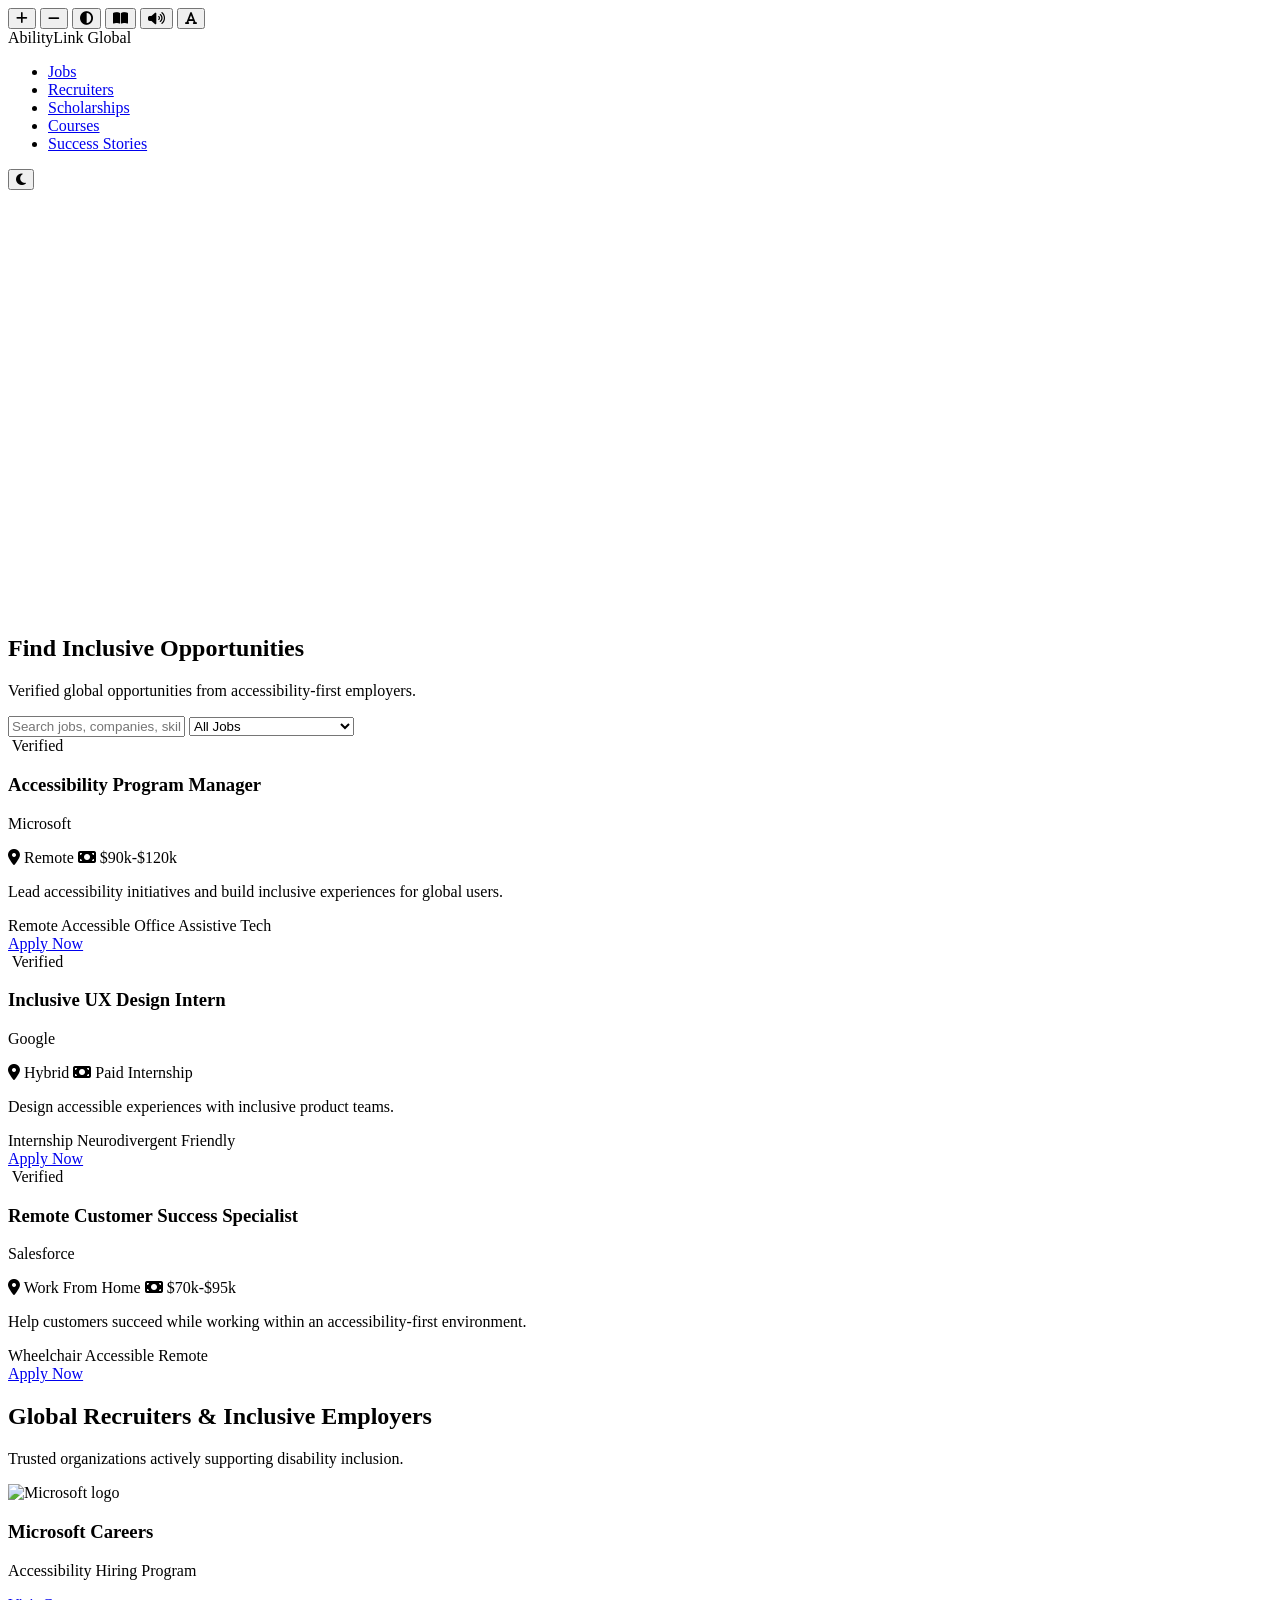
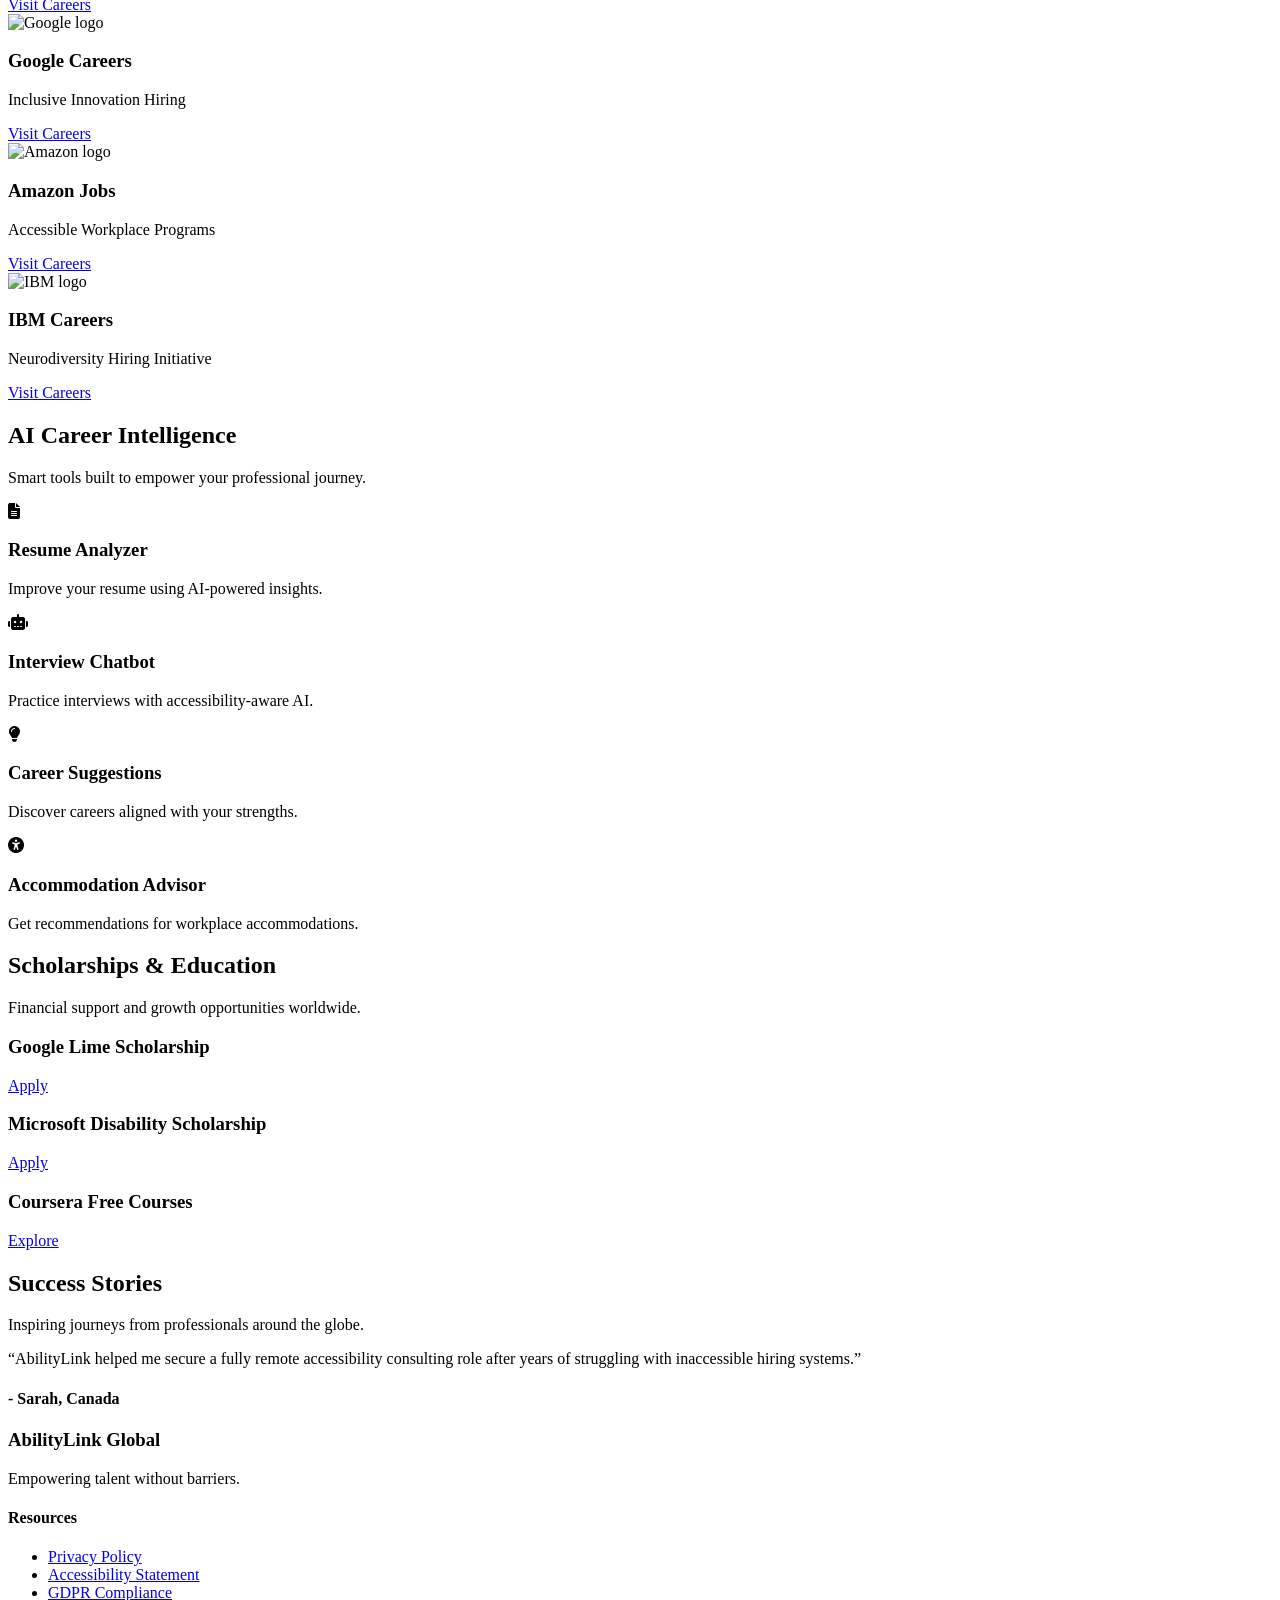
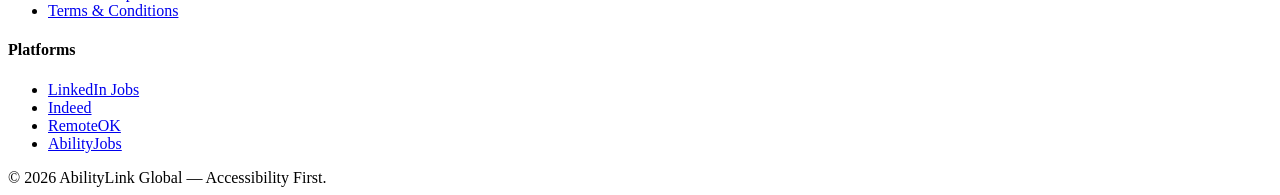
==== index.html @ 8be7e24f "Create index.html" ====
<!DOCTYPE html>
<html lang="en">
<head>
  <meta charset="UTF-8" />
  <meta name="viewport" content="width=device-width, initial-scale=1.0" />
  <meta
    name="description"
    content="AbilityLink Global - Accessibility-first employment platform for people with disabilities."
  />

  <title>AbilityLink Global</title>

  <!-- Fonts -->
  <link rel="preconnect" href="https://fonts.googleapis.com">
  <link rel="preconnect" href="https://fonts.gstatic.com" crossorigin>

  <link href="https://fonts.googleapis.com/css2?family=Inter:wght@300;400;500;600;700;800&family=Poppins:wght@400;500;600;700&display=swap" rel="stylesheet">

  <!-- Icons -->
  <link rel="stylesheet" href="https://cdnjs.cloudflare.com/ajax/libs/font-awesome/6.5.2/css/all.min.css"/>

  <!-- AOS -->
  <link rel="stylesheet" href="https://unpkg.com/aos@2.3.4/dist/aos.css"/>

  <!-- CSS -->
  <link rel="stylesheet" href="style.css" />
</head>

<body>

  <!-- Loading Screen -->
  <div class="loader" id="loader" aria-hidden="true">
    <div class="loader-circle"></div>
  </div>

  <!-- Accessibility Toolbar -->
  <aside class="accessibility-toolbar" aria-label="Accessibility Toolbar">
    <button id="increaseFont" aria-label="Increase Font Size">
      <i class="fa-solid fa-plus"></i>
    </button>

    <button id="decreaseFont" aria-label="Decrease Font Size">
      <i class="fa-solid fa-minus"></i>
    </button>

    <button id="contrastToggle" aria-label="Toggle High Contrast">
      <i class="fa-solid fa-circle-half-stroke"></i>
    </button>

    <button id="readingMode" aria-label="Reading Mode">
      <i class="fa-solid fa-book-open"></i>
    </button>

    <button id="speechBtn" aria-label="Text To Speech">
      <i class="fa-solid fa-volume-high"></i>
    </button>

    <button id="dyslexiaFont" aria-label="Dyslexia Friendly Font">
      <i class="fa-solid fa-font"></i>
    </button>
  </aside>

  <!-- Navbar -->
  <header class="navbar glass">
    <div class="logo">
      <span>AbilityLink</span> Global
    </div>

    <nav>
      <ul class="nav-links">
        <li><a href="#jobs">Jobs</a></li>
        <li><a href="#recruiters">Recruiters</a></li>
        <li><a href="#scholarships">Scholarships</a></li>
        <li><a href="#courses">Courses</a></li>
        <li><a href="#stories">Success Stories</a></li>
      </ul>
    </nav>

    <div class="nav-actions">
      <button class="theme-toggle" id="themeToggle">
        <i class="fa-solid fa-moon"></i>
      </button>
    </div>
  </header>

  <!-- Hero -->
  <section class="hero">

    <div class="hero-content" data-aos="fade-right">

      <span class="hero-badge">
        Inclusive Global Employment Ecosystem
      </span>

      <h1>
        Talent Has No Disability.
      </h1>

      <p>
        Discover remote jobs, accessible workplaces, inclusive companies,
        scholarships, internships, mentors, and global recruiters designed
        for people with disabilities.
      </p>

      <div class="hero-buttons">
        <a href="#jobs" class="primary-btn">
          Search Jobs
        </a>

        <a href="#recruiters" class="secondary-btn">
          Find Recruiters
        </a>
      </div>

      <div class="hero-stats">

        <div class="stat-card">
          <h2 class="counter" data-target="15000">0</h2>
          <p>Accessible Jobs</p>
        </div>

        <div class="stat-card">
          <h2 class="counter" data-target="1200">0</h2>
          <p>Inclusive Companies</p>
        </div>

        <div class="stat-card">
          <h2 class="counter" data-target="85">0</h2>
          <p>Countries</p>
        </div>

      </div>
    </div>

    <div class="hero-image" data-aos="fade-left">
      <img
        src="https://images.unsplash.com/photo-1521737604893-d14cc237f11d?q=80&w=1200"
        alt="Inclusive workplace illustration"
        loading="lazy"
      />
    </div>

  </section>

  <!-- Search Section -->
  <section class="job-search-section" id="jobs">

    <div class="section-title">
      <h2>Find Inclusive Opportunities</h2>
      <p>
        Verified global opportunities from accessibility-first employers.
      </p>
    </div>

    <div class="search-box glass">

      <input
        type="text"
        id="jobSearch"
        placeholder="Search jobs, companies, skills..."
        aria-label="Search Jobs"
      />

      <select id="jobFilter" aria-label="Filter Jobs">
        <option value="all">All Jobs</option>
        <option value="remote">Remote</option>
        <option value="internship">Internship</option>
        <option value="wheelchair">Wheelchair Accessible</option>
        <option value="neurodivergent">Neurodivergent Friendly</option>
      </select>

    </div>

    <div class="jobs-grid">

      <!-- Job Card -->
      <article class="job-card glass" data-category="remote">

        <div class="verified">
          <i class="fa-solid fa-badge-check"></i> Verified
        </div>

        <h3>Accessibility Program Manager</h3>

        <p class="company">
          Microsoft
        </p>

        <div class="job-meta">
          <span><i class="fa-solid fa-location-dot"></i> Remote</span>
          <span><i class="fa-solid fa-money-bill"></i> $90k-$120k</span>
        </div>

        <p class="job-desc">
          Lead accessibility initiatives and build inclusive experiences for global users.
        </p>

        <div class="tags">
          <span>Remote</span>
          <span>Accessible Office</span>
          <span>Assistive Tech</span>
        </div>

        <a
          href="https://careers.microsoft.com/"
          target="_blank"
          class="apply-btn"
          rel="noopener"
        >
          Apply Now
        </a>

      </article>

      <!-- Job -->
      <article class="job-card glass" data-category="internship">

        <div class="verified">
          <i class="fa-solid fa-badge-check"></i> Verified
        </div>

        <h3>Inclusive UX Design Intern</h3>

        <p class="company">
          Google
        </p>

        <div class="job-meta">
          <span><i class="fa-solid fa-location-dot"></i> Hybrid</span>
          <span><i class="fa-solid fa-money-bill"></i> Paid Internship</span>
        </div>

        <p class="job-desc">
          Design accessible experiences with inclusive product teams.
        </p>

        <div class="tags">
          <span>Internship</span>
          <span>Neurodivergent Friendly</span>
        </div>

        <a
          href="https://careers.google.com/"
          target="_blank"
          class="apply-btn"
          rel="noopener"
        >
          Apply Now
        </a>

      </article>

      <!-- Job -->
      <article class="job-card glass" data-category="wheelchair">

        <div class="verified">
          <i class="fa-solid fa-badge-check"></i> Verified
        </div>

        <h3>Remote Customer Success Specialist</h3>

        <p class="company">
          Salesforce
        </p>

        <div class="job-meta">
          <span><i class="fa-solid fa-location-dot"></i> Work From Home</span>
          <span><i class="fa-solid fa-money-bill"></i> $70k-$95k</span>
        </div>

        <p class="job-desc">
          Help customers succeed while working within an accessibility-first environment.
        </p>

        <div class="tags">
          <span>Wheelchair Accessible</span>
          <span>Remote</span>
        </div>

        <a
          href="https://careers.salesforce.com/"
          target="_blank"
          class="apply-btn"
          rel="noopener"
        >
          Apply Now
        </a>

      </article>

    </div>

  </section>

  <!-- Recruiters -->
  <section class="recruiters" id="recruiters">

    <div class="section-title">
      <h2>Global Recruiters & Inclusive Employers</h2>
      <p>
        Trusted organizations actively supporting disability inclusion.
      </p>
    </div>

    <div class="recruiter-grid">

      <div class="recruiter-card glass">

        <img
          src="https://cdn.simpleicons.org/microsoft/white"
          alt="Microsoft logo"
          loading="lazy"
        />

        <h3>Microsoft Careers</h3>

        <p>Accessibility Hiring Program</p>

        <a
          href="https://careers.microsoft.com/"
          target="_blank"
          rel="noopener"
        >
          Visit Careers
        </a>

      </div>

      <div class="recruiter-card glass">

        <img
          src="https://cdn.simpleicons.org/google/white"
          alt="Google logo"
          loading="lazy"
        />

        <h3>Google Careers</h3>

        <p>Inclusive Innovation Hiring</p>

        <a
          href="https://careers.google.com/"
          target="_blank"
          rel="noopener"
        >
          Visit Careers
        </a>

      </div>

      <div class="recruiter-card glass">

        <img
          src="https://cdn.simpleicons.org/amazon/white"
          alt="Amazon logo"
          loading="lazy"
        />

        <h3>Amazon Jobs</h3>

        <p>Accessible Workplace Programs</p>

        <a
          href="https://www.amazon.jobs/"
          target="_blank"
          rel="noopener"
        >
          Visit Careers
        </a>

      </div>

      <div class="recruiter-card glass">

        <img
          src="https://cdn.simpleicons.org/ibm/white"
          alt="IBM logo"
          loading="lazy"
        />

        <h3>IBM Careers</h3>

        <p>Neurodiversity Hiring Initiative</p>

        <a
          href="https://www.ibm.com/careers/"
          target="_blank"
          rel="noopener"
        >
          Visit Careers
        </a>

      </div>

    </div>

  </section>

  <!-- AI Features -->
  <section class="ai-section">

    <div class="section-title">
      <h2>AI Career Intelligence</h2>
      <p>
        Smart tools built to empower your professional journey.
      </p>
    </div>

    <div class="ai-grid">

      <div class="ai-card glass">
        <i class="fa-solid fa-file-lines"></i>
        <h3>Resume Analyzer</h3>
        <p>
          Improve your resume using AI-powered insights.
        </p>
      </div>

      <div class="ai-card glass">
        <i class="fa-solid fa-robot"></i>
        <h3>Interview Chatbot</h3>
        <p>
          Practice interviews with accessibility-aware AI.
        </p>
      </div>

      <div class="ai-card glass">
        <i class="fa-solid fa-lightbulb"></i>
        <h3>Career Suggestions</h3>
        <p>
          Discover careers aligned with your strengths.
        </p>
      </div>

      <div class="ai-card glass">
        <i class="fa-solid fa-universal-access"></i>
        <h3>Accommodation Advisor</h3>
        <p>
          Get recommendations for workplace accommodations.
        </p>
      </div>

    </div>

  </section>

  <!-- Scholarships -->
  <section class="scholarships" id="scholarships">

    <div class="section-title">
      <h2>Scholarships & Education</h2>
      <p>
        Financial support and growth opportunities worldwide.
      </p>
    </div>

    <div class="resource-grid">

      <div class="resource-card glass">
        <h3>Google Lime Scholarship</h3>
        <a href="https://www.limeconnect.com/" target="_blank">
          Apply
        </a>
      </div>

      <div class="resource-card glass">
        <h3>Microsoft Disability Scholarship</h3>
        <a href="https://www.microsoft.com/" target="_blank">
          Apply
        </a>
      </div>

      <div class="resource-card glass">
        <h3>Coursera Free Courses</h3>
        <a href="https://www.coursera.org/" target="_blank">
          Explore
        </a>
      </div>

    </div>

  </section>

  <!-- Success Stories -->
  <section class="stories" id="stories">

    <div class="section-title">
      <h2>Success Stories</h2>
      <p>
        Inspiring journeys from professionals around the globe.
      </p>
    </div>

    <div class="story-card glass">

      <p>
        “AbilityLink helped me secure a fully remote accessibility consulting role
        after years of struggling with inaccessible hiring systems.”
      </p>

      <h4>- Sarah, Canada</h4>

    </div>

  </section>

  <!-- Footer -->
  <footer class="footer">

    <div class="footer-grid">

      <div>
        <h3>AbilityLink Global</h3>
        <p>
          Empowering talent without barriers.
        </p>
      </div>

      <div>
        <h4>Resources</h4>

        <ul>
          <li><a href="#">Privacy Policy</a></li>
          <li><a href="#">Accessibility Statement</a></li>
          <li><a href="#">GDPR Compliance</a></li>
          <li><a href="#">Terms & Conditions</a></li>
        </ul>
      </div>

      <div>
        <h4>Platforms</h4>

        <ul>
          <li><a href="https://www.linkedin.com/jobs/" target="_blank">LinkedIn Jobs</a></li>
          <li><a href="https://www.indeed.com/" target="_blank">Indeed</a></li>
          <li><a href="https://remoteok.com/" target="_blank">RemoteOK</a></li>
          <li><a href="https://abilityjobs.com/" target="_blank">AbilityJobs</a></li>
        </ul>
      </div>

    </div>

    <div class="footer-bottom">
      © 2026 AbilityLink Global — Accessibility First.
    </div>

  </footer>

  <!-- Scripts -->
  <script src="https://unpkg.com/aos@2.3.4/dist/aos.js"></script>
  <script src="script.js"></script>

</body>
</html>
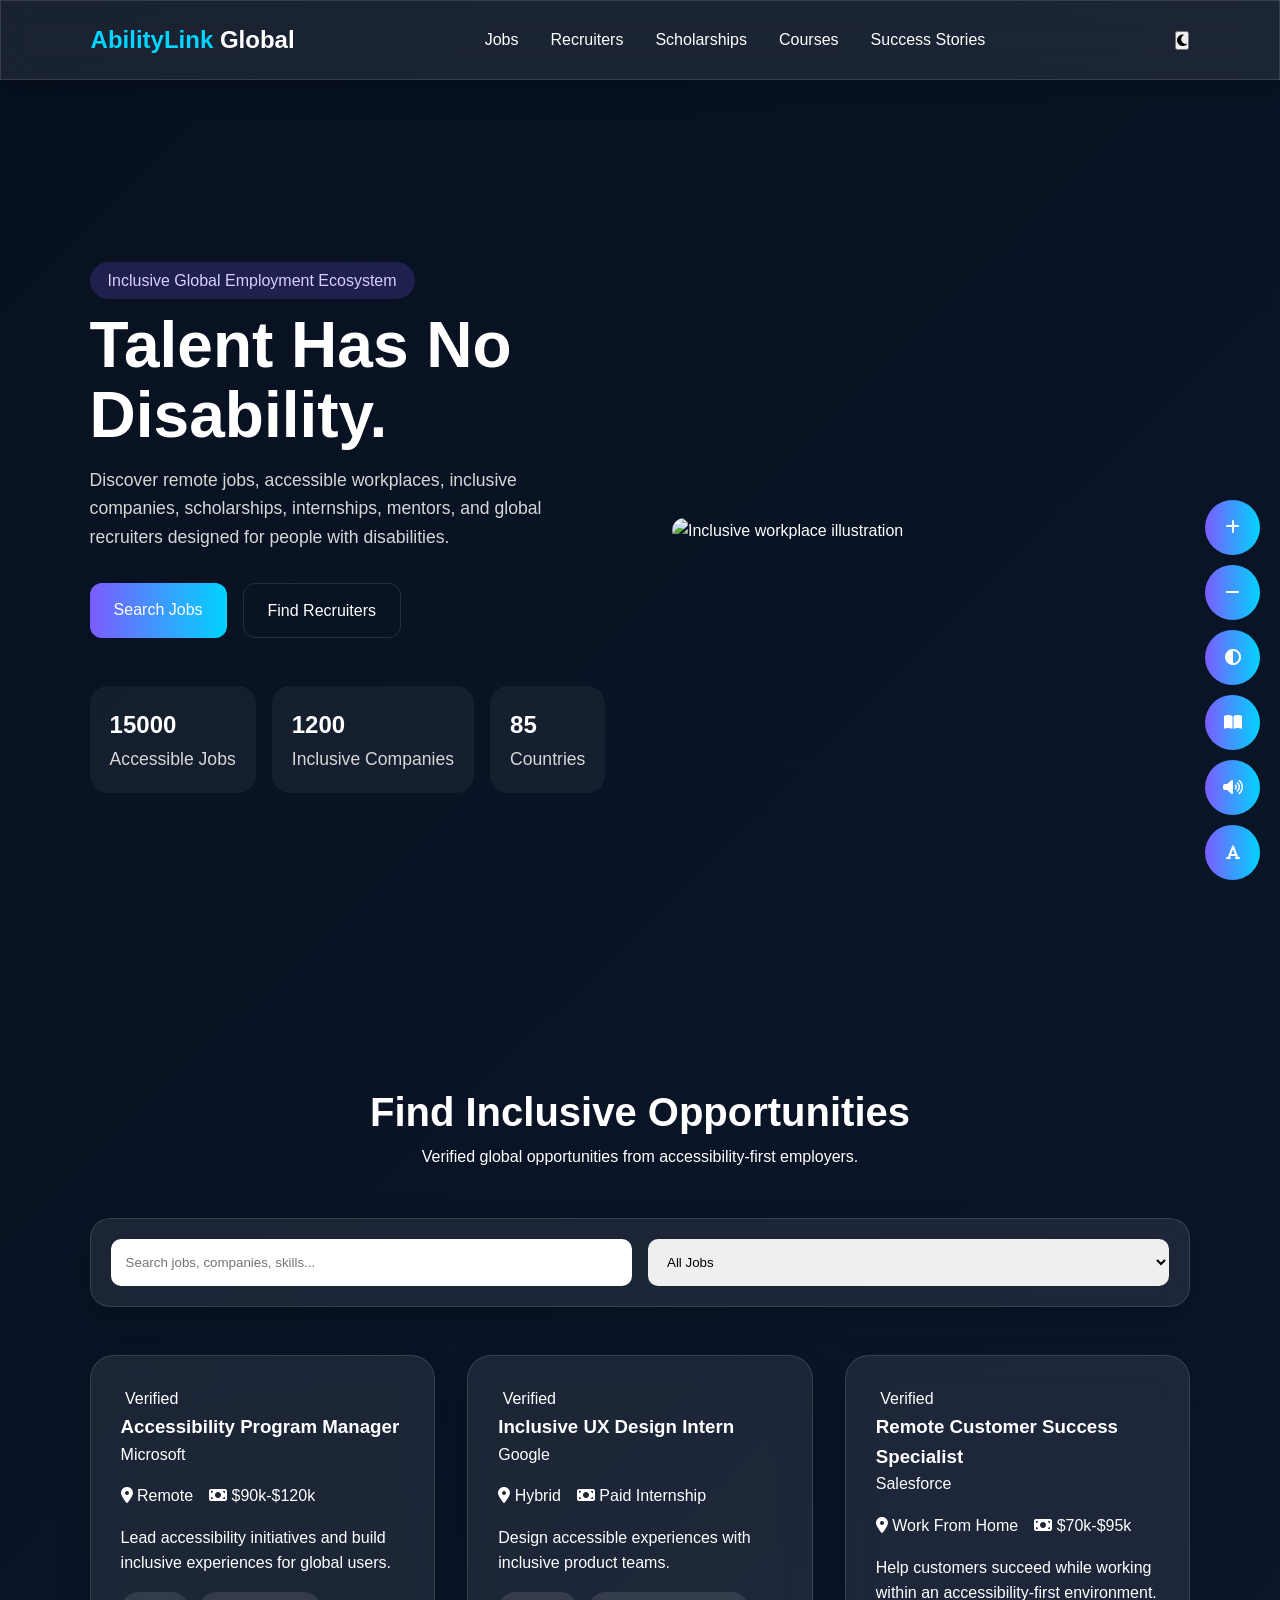
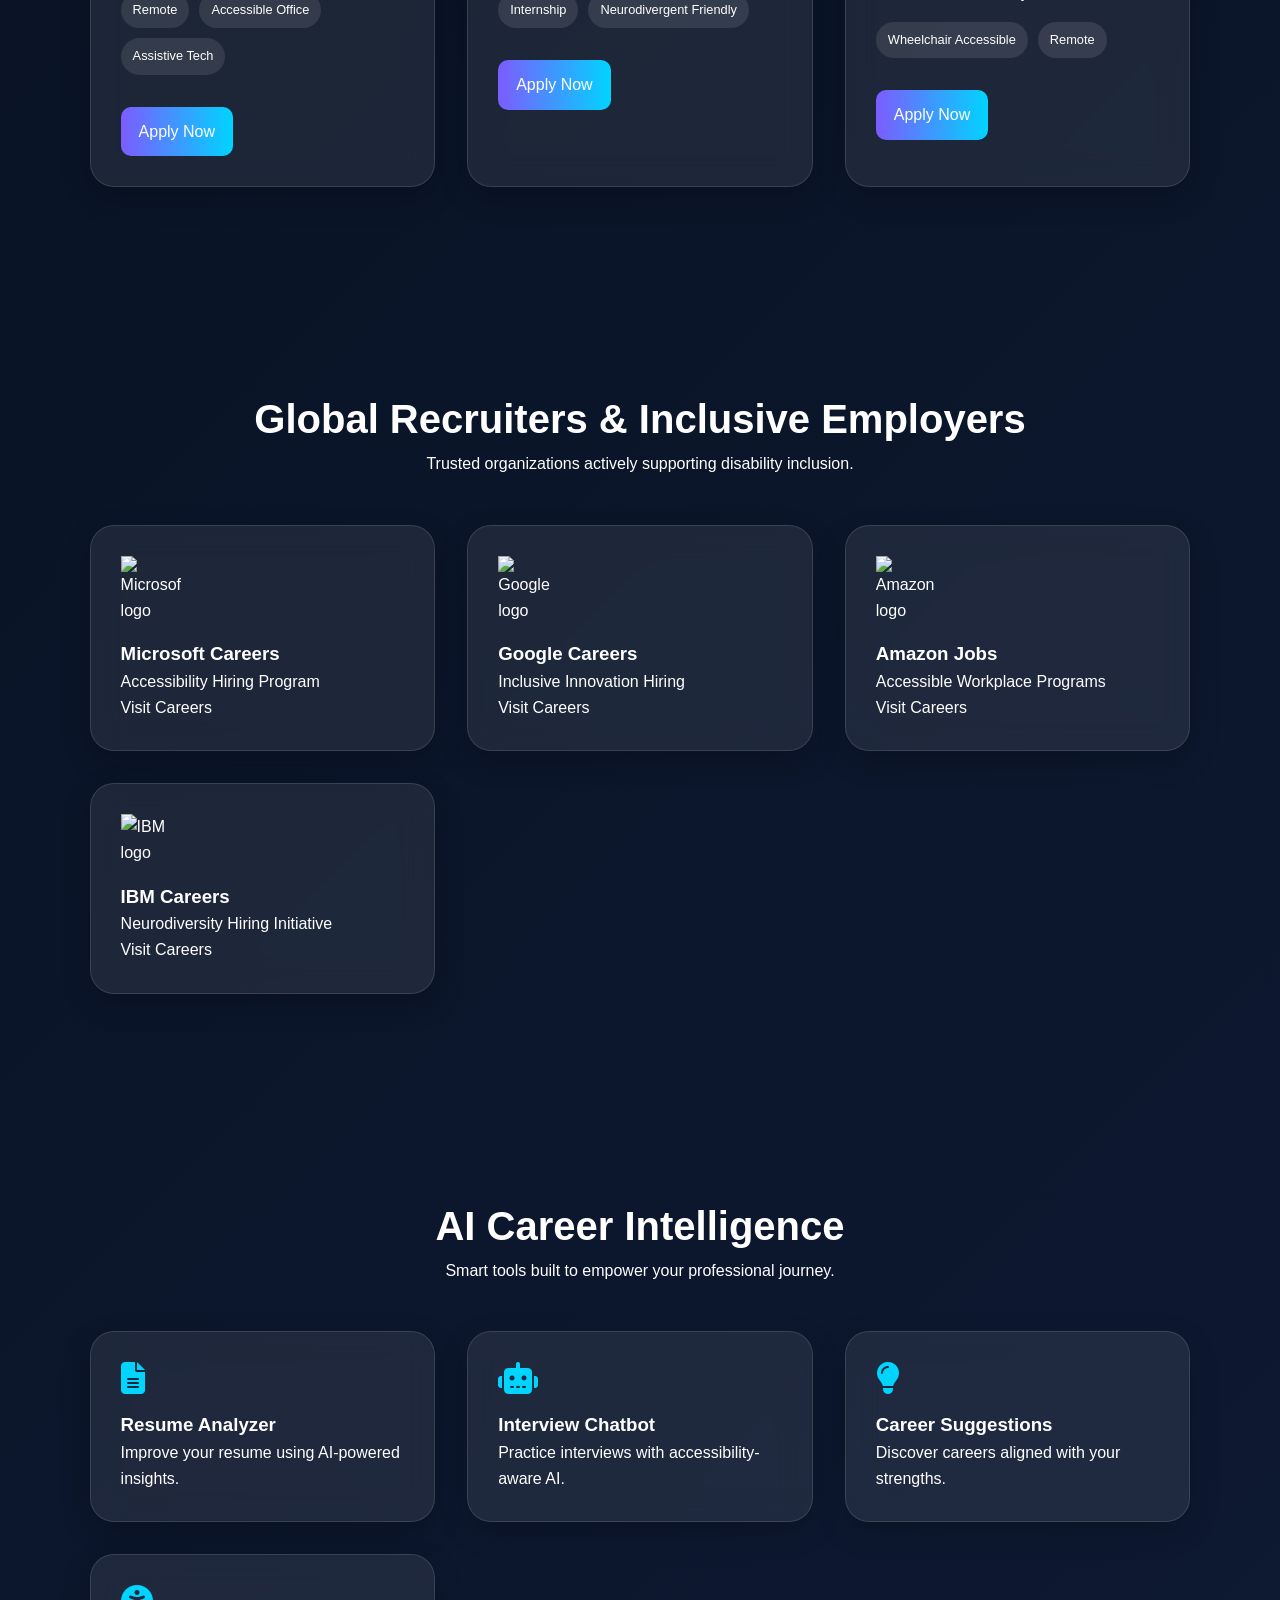
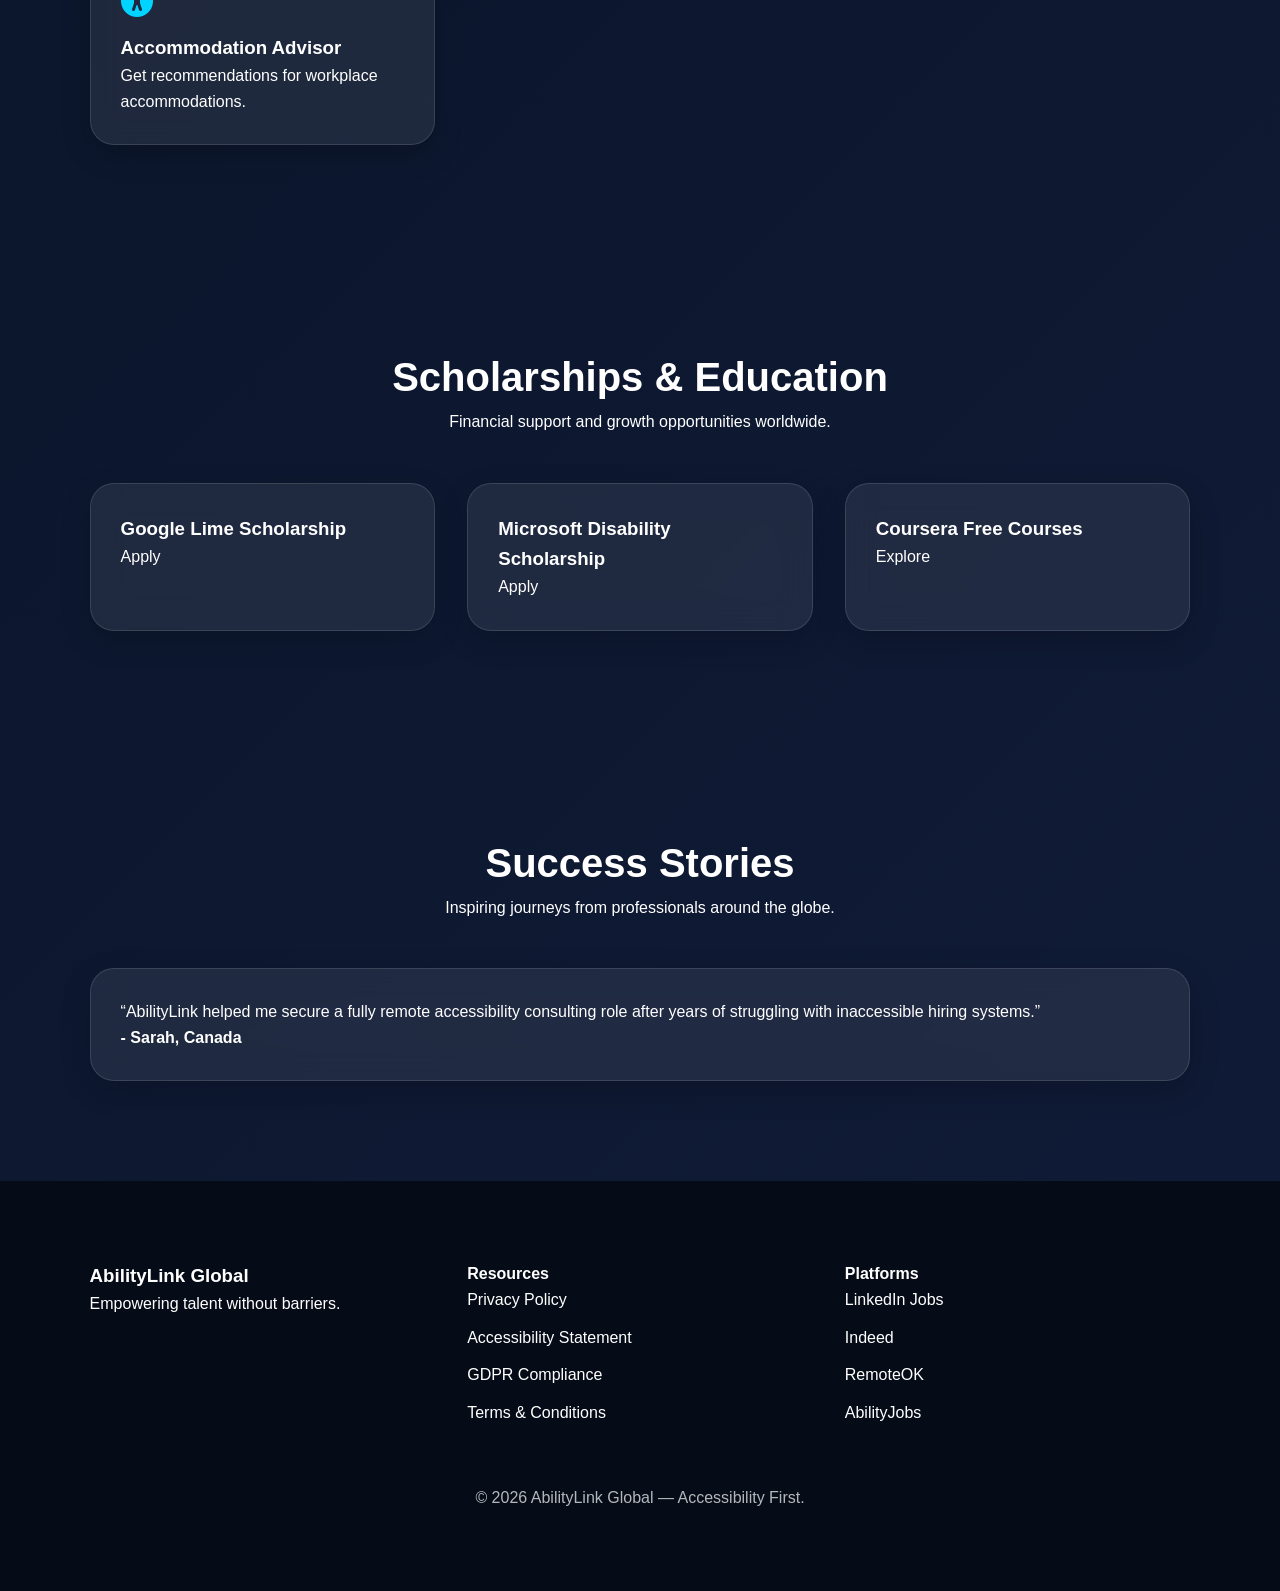
==== commit 7a3edeb8: "Update index.html" ====
--- a/index.html
+++ b/index.html
@@ -23,7 +23,7 @@
   <link rel="stylesheet" href="https://unpkg.com/aos@2.3.4/dist/aos.css"/>
 
   <!-- CSS -->
-  <link rel="stylesheet" href="style.css" />
+<link rel="stylesheet" href="css/style.css">
 </head>
 
 <body>
@@ -548,7 +548,7 @@
 
   <!-- Scripts -->
   <script src="https://unpkg.com/aos@2.3.4/dist/aos.js"></script>
-  <script src="script.js"></script>
+ <script src="js/script.js"></script>
 
 </body>
 </html>
--- a/css/style.css
+++ b/css/style.css
@@ -0,0 +1,345 @@
+:root{
+  --bg:#07111f;
+  --card:#0f1d32;
+  --text:#ffffff;
+  --accent:#7c5cff;
+  --cyan:#00d4ff;
+  --border:rgba(255,255,255,0.12);
+}
+
+*{
+  margin:0;
+  padding:0;
+  box-sizing:border-box;
+}
+
+html{
+  scroll-behavior:smooth;
+}
+
+body{
+  background:linear-gradient(135deg,#07111f,#101b38);
+  color:var(--text);
+  font-family:'Inter',sans-serif;
+  line-height:1.6;
+}
+
+img{
+  max-width:100%;
+  display:block;
+}
+
+a{
+  text-decoration:none;
+  color:white;
+}
+
+.glass{
+  background:rgba(255,255,255,0.08);
+  backdrop-filter:blur(16px);
+  border:1px solid var(--border);
+  box-shadow:0 10px 30px rgba(0,0,0,0.2);
+}
+
+.navbar{
+  position:sticky;
+  top:0;
+  z-index:1000;
+  display:flex;
+  justify-content:space-between;
+  align-items:center;
+  padding:20px 7%;
+}
+
+.logo{
+  font-size:1.5rem;
+  font-weight:700;
+}
+
+.logo span{
+  color:var(--cyan);
+}
+
+.nav-links{
+  display:flex;
+  gap:2rem;
+  list-style:none;
+}
+
+.nav-links a:hover{
+  color:var(--cyan);
+}
+
+.hero{
+  min-height:100vh;
+  display:grid;
+  grid-template-columns:1fr 1fr;
+  align-items:center;
+  padding:80px 7%;
+  gap:4rem;
+}
+
+.hero h1{
+  font-size:4rem;
+  line-height:1.1;
+  margin:1rem 0;
+}
+
+.hero p{
+  font-size:1.1rem;
+  max-width:600px;
+  color:#d7d7d7;
+}
+
+.hero-badge{
+  background:rgba(124,92,255,0.2);
+  padding:10px 18px;
+  border-radius:50px;
+  color:#d8cfff;
+}
+
+.hero-buttons{
+  margin-top:2rem;
+  display:flex;
+  gap:1rem;
+}
+
+.primary-btn,
+.secondary-btn{
+  padding:14px 24px;
+  border-radius:12px;
+  transition:0.3s;
+}
+
+.primary-btn{
+  background:linear-gradient(90deg,var(--accent),var(--cyan));
+}
+
+.secondary-btn{
+  border:1px solid var(--border);
+}
+
+.primary-btn:hover,
+.secondary-btn:hover{
+  transform:translateY(-3px);
+}
+
+.hero-stats{
+  display:flex;
+  gap:1rem;
+  margin-top:3rem;
+}
+
+.stat-card{
+  padding:20px;
+  border-radius:18px;
+  background:rgba(255,255,255,0.05);
+}
+
+.hero-image img{
+  border-radius:30px;
+}
+
+.section-title{
+  text-align:center;
+  margin-bottom:3rem;
+}
+
+.section-title h2{
+  font-size:2.5rem;
+}
+
+.job-search-section,
+.recruiters,
+.ai-section,
+.scholarships,
+.stories{
+  padding:100px 7%;
+}
+
+.search-box{
+  display:flex;
+  gap:1rem;
+  padding:20px;
+  border-radius:20px;
+  margin-bottom:3rem;
+}
+
+.search-box input,
+.search-box select{
+  flex:1;
+  padding:15px;
+  border:none;
+  border-radius:10px;
+  outline:none;
+}
+
+.jobs-grid,
+.recruiter-grid,
+.ai-grid,
+.resource-grid{
+  display:grid;
+  grid-template-columns:repeat(auto-fit,minmax(280px,1fr));
+  gap:2rem;
+}
+
+.job-card,
+.recruiter-card,
+.ai-card,
+.resource-card,
+.story-card{
+  padding:30px;
+  border-radius:24px;
+  transition:0.4s;
+}
+
+.job-card:hover,
+.recruiter-card:hover,
+.ai-card:hover,
+.resource-card:hover{
+  transform:translateY(-10px);
+}
+
+.job-meta{
+  display:flex;
+  flex-wrap:wrap;
+  gap:1rem;
+  margin:1rem 0;
+}
+
+.tags{
+  display:flex;
+  flex-wrap:wrap;
+  gap:10px;
+  margin:1rem 0;
+}
+
+.tags span{
+  background:rgba(255,255,255,0.1);
+  padding:8px 12px;
+  border-radius:50px;
+  font-size:0.8rem;
+}
+
+.apply-btn{
+  display:inline-block;
+  margin-top:1rem;
+  padding:12px 18px;
+  border-radius:10px;
+  background:linear-gradient(90deg,var(--accent),var(--cyan));
+}
+
+.recruiter-card img{
+  width:60px;
+  margin-bottom:1rem;
+}
+
+.ai-card i{
+  font-size:2rem;
+  color:var(--cyan);
+  margin-bottom:1rem;
+}
+
+.footer{
+  padding:80px 7%;
+  background:#050c18;
+}
+
+.footer-grid{
+  display:grid;
+  grid-template-columns:repeat(auto-fit,minmax(220px,1fr));
+  gap:2rem;
+}
+
+.footer ul{
+  list-style:none;
+}
+
+.footer li{
+  margin-bottom:12px;
+}
+
+.footer-bottom{
+  margin-top:3rem;
+  text-align:center;
+  opacity:0.7;
+}
+
+.accessibility-toolbar{
+  position:fixed;
+  right:20px;
+  bottom:20px;
+  display:flex;
+  flex-direction:column;
+  gap:10px;
+  z-index:2000;
+}
+
+.accessibility-toolbar button{
+  width:55px;
+  height:55px;
+  border:none;
+  border-radius:50%;
+  background:linear-gradient(90deg,var(--accent),var(--cyan));
+  color:white;
+  cursor:pointer;
+  font-size:1rem;
+}
+
+.loader{
+  position:fixed;
+  inset:0;
+  background:#07111f;
+  display:flex;
+  justify-content:center;
+  align-items:center;
+  z-index:9999;
+}
+
+.loader-circle{
+  width:70px;
+  height:70px;
+  border-radius:50%;
+  border:6px solid rgba(255,255,255,0.1);
+  border-top-color:var(--cyan);
+  animation:spin 1s linear infinite;
+}
+
+@keyframes spin{
+  to{
+    transform:rotate(360deg);
+  }
+}
+
+.high-contrast{
+  filter:contrast(1.4);
+}
+
+.reading-mode{
+  max-width:900px;
+  margin:auto;
+  line-height:2;
+}
+
+@media(max-width:900px){
+
+  .hero{
+    grid-template-columns:1fr;
+  }
+
+  .hero h1{
+    font-size:2.8rem;
+  }
+
+  .nav-links{
+    display:none;
+  }
+
+  .hero-stats{
+    flex-direction:column;
+  }
+
+  .search-box{
+    flex-direction:column;
+  }
+}
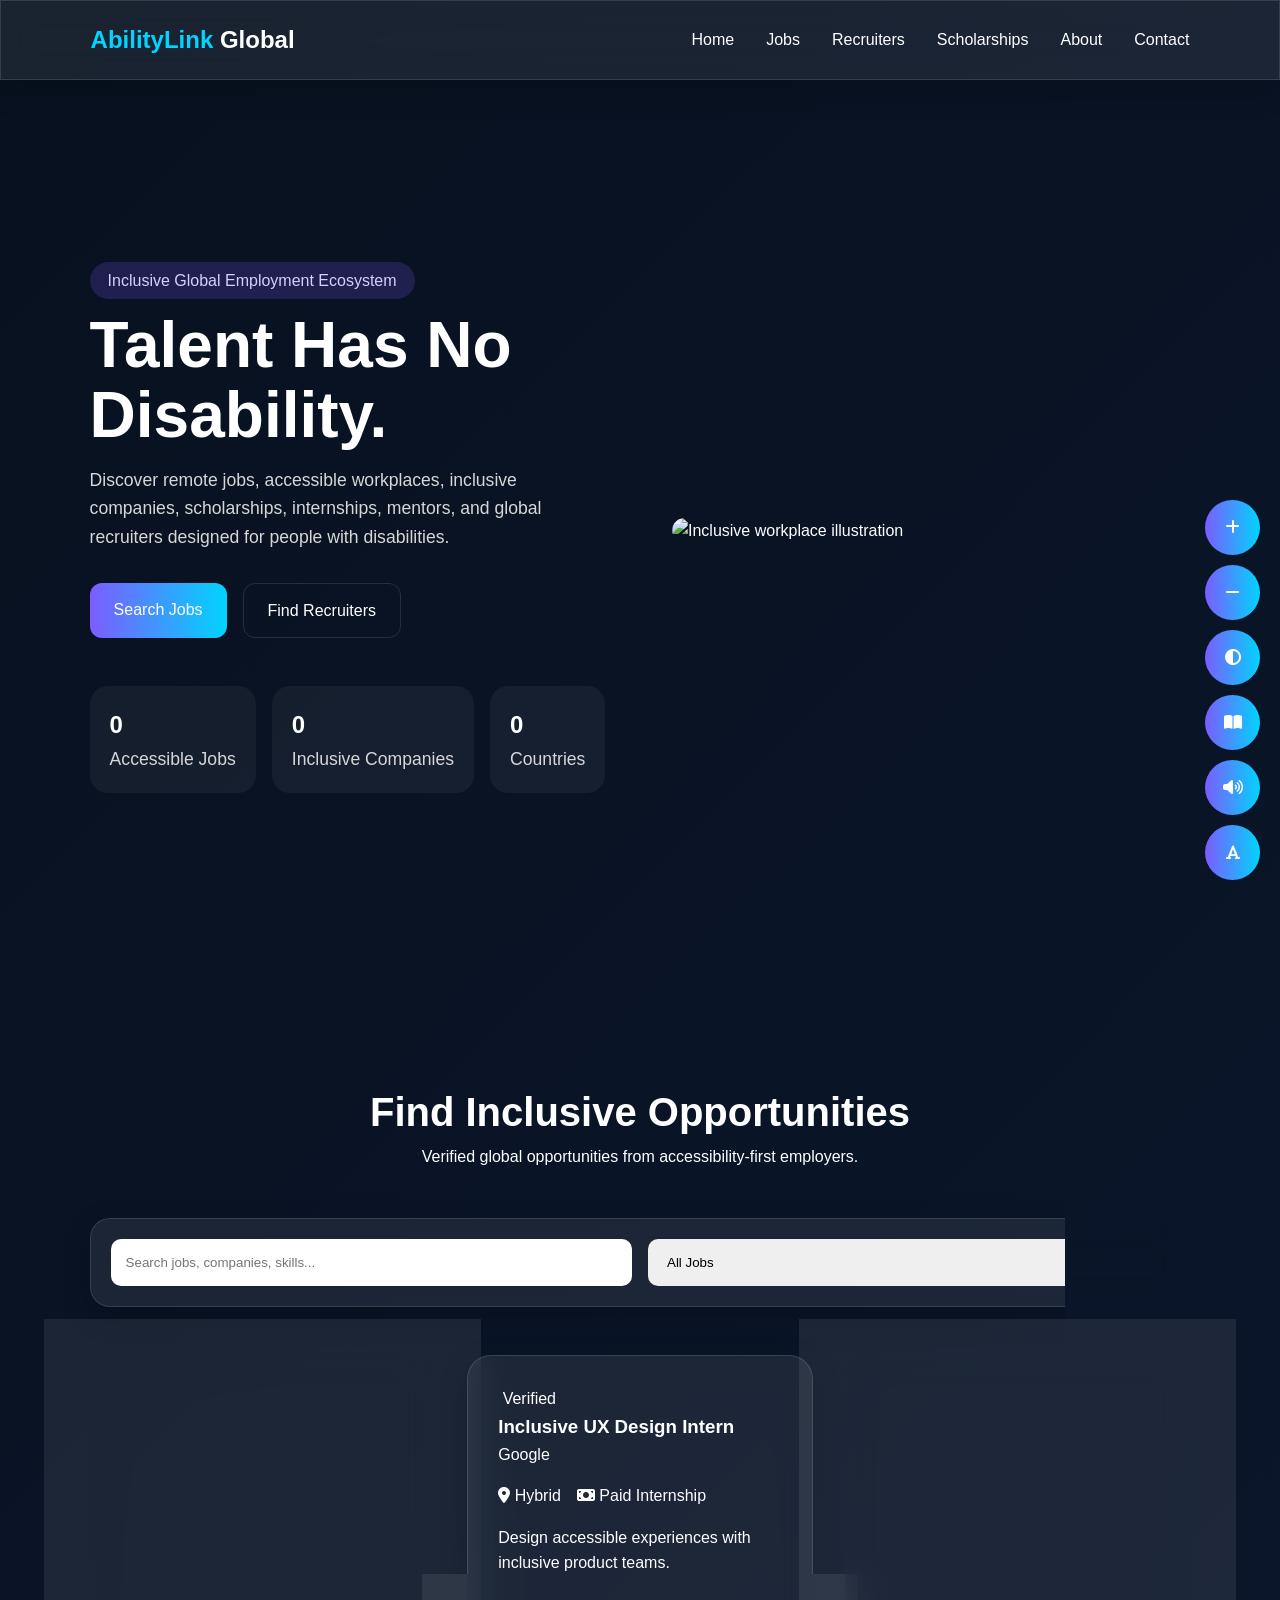
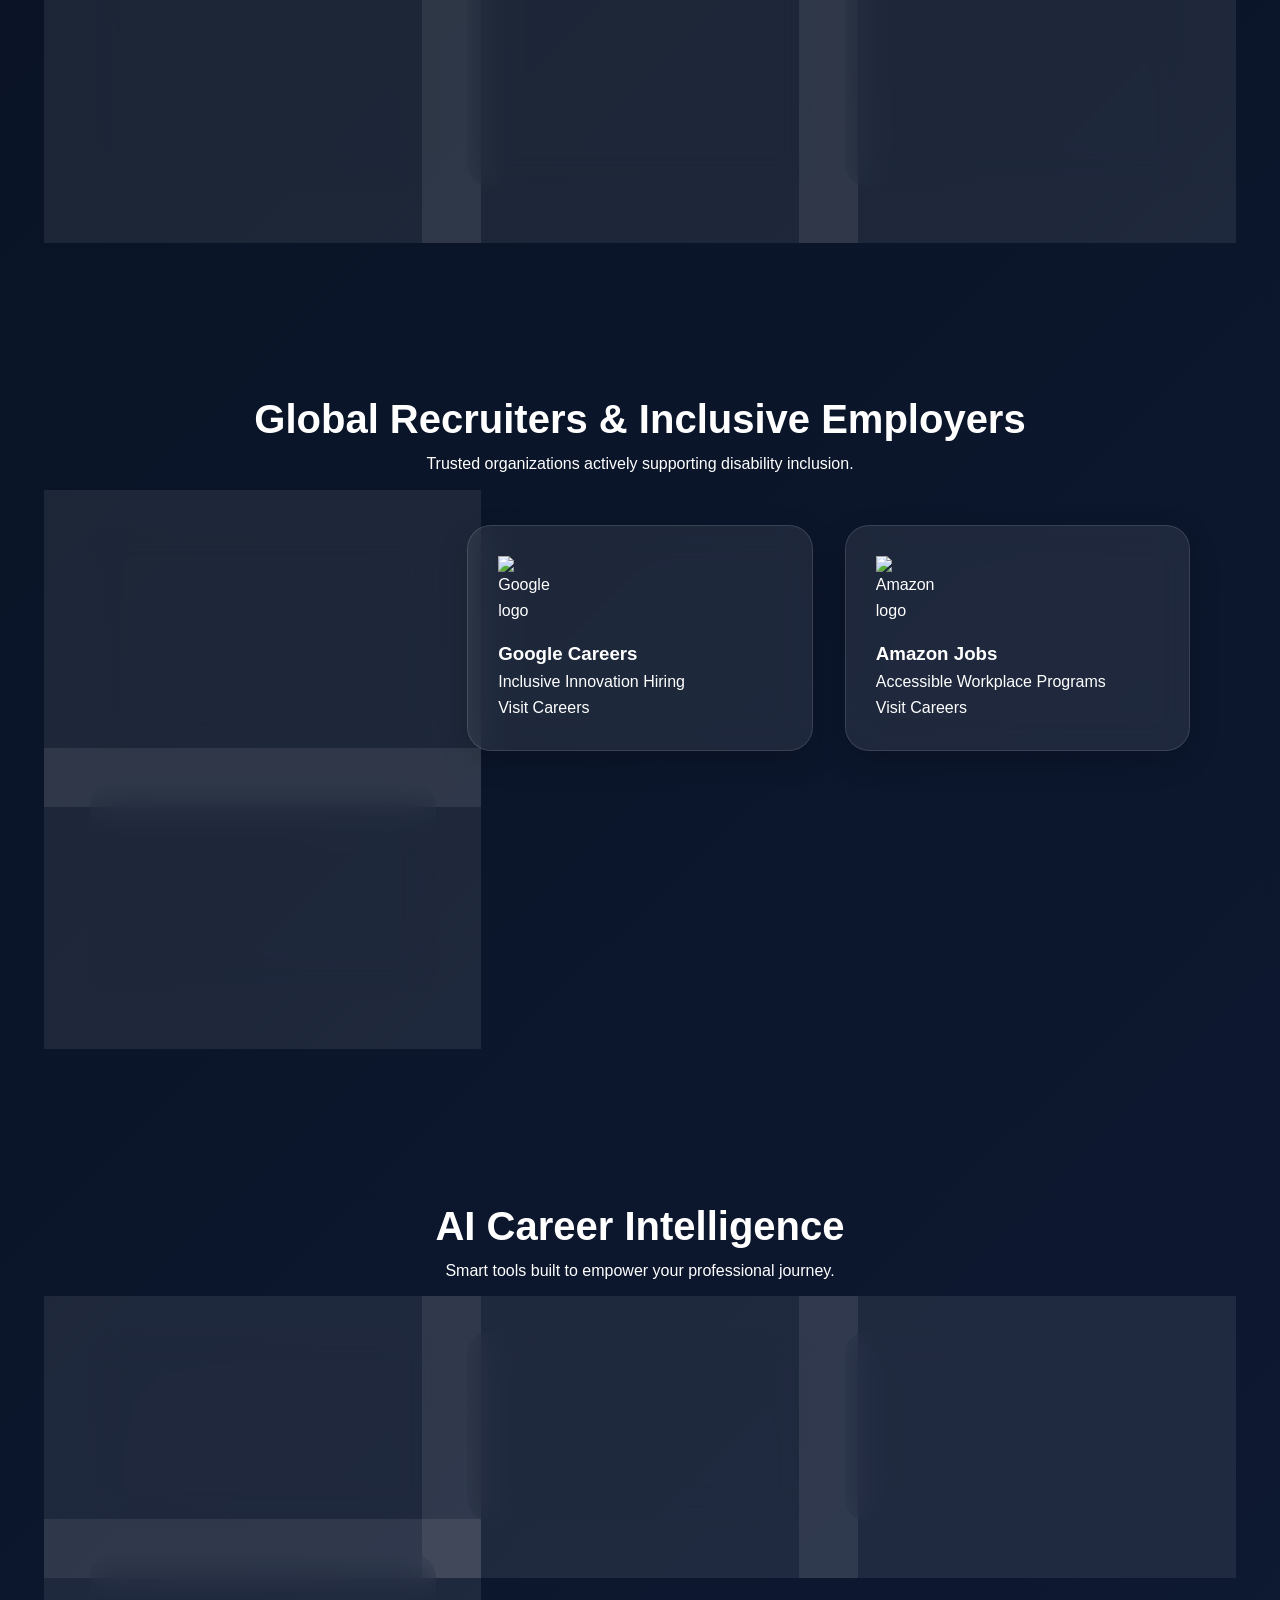
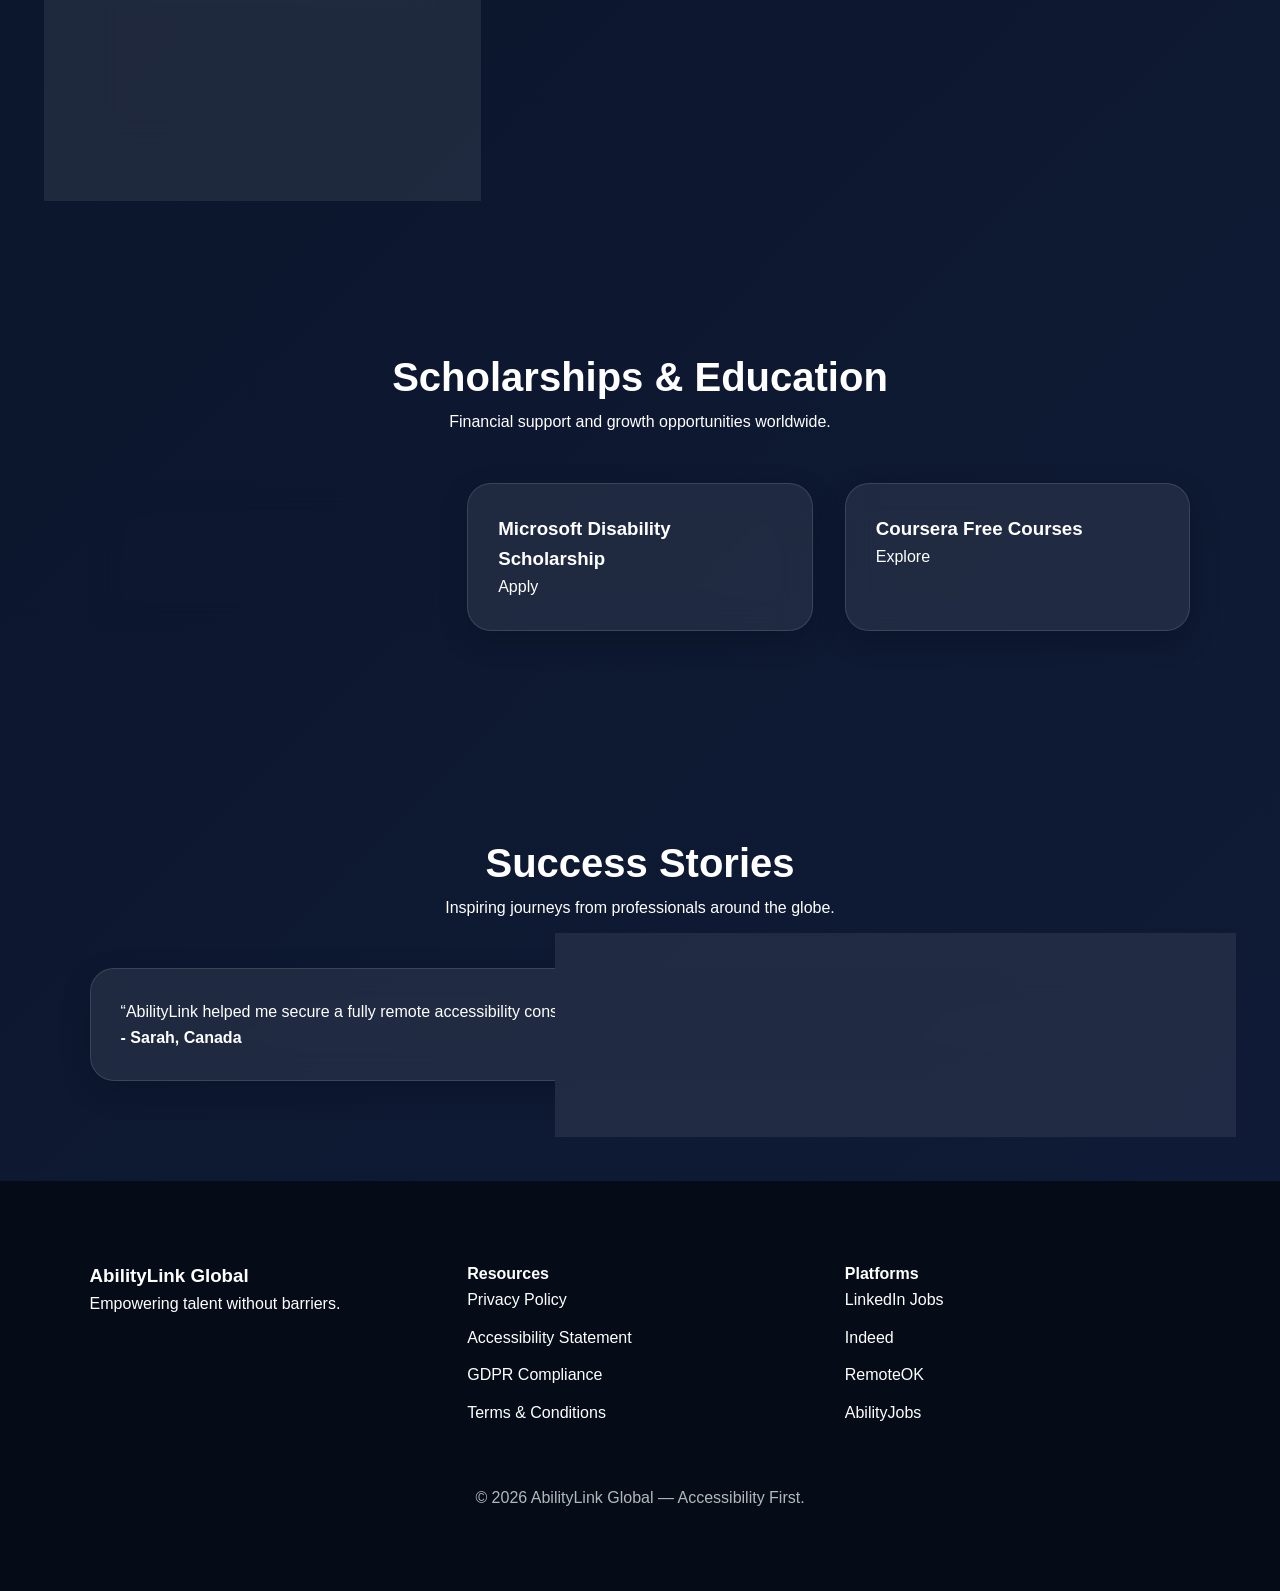
==== commit 169a3c95: "Update index.html" ====
--- a/index.html
+++ b/index.html
@@ -62,26 +62,21 @@
 
   <!-- Navbar -->
   <header class="navbar glass">
-    <div class="logo">
-      <span>AbilityLink</span> Global
-    </div>
-
-    <nav>
-      <ul class="nav-links">
-        <li><a href="#jobs">Jobs</a></li>
-        <li><a href="#recruiters">Recruiters</a></li>
-        <li><a href="#scholarships">Scholarships</a></li>
-        <li><a href="#courses">Courses</a></li>
-        <li><a href="#stories">Success Stories</a></li>
-      </ul>
-    </nav>
-
-    <div class="nav-actions">
-      <button class="theme-toggle" id="themeToggle">
-        <i class="fa-solid fa-moon"></i>
-      </button>
-    </div>
-  </header>
+  <div class="logo">
+    <span>AbilityLink</span> Global
+  </div>
+
+  <nav>
+    <ul class="nav-links">
+      <li><a href="index.html">Home</a></li>
+      <li><a href="jobs.html">Jobs</a></li>
+      <li><a href="recruiters.html">Recruiters</a></li>
+      <li><a href="scholarships.html">Scholarships</a></li>
+      <li><a href="about.html">About</a></li>
+      <li><a href="contact.html">Contact</a></li>
+    </ul>
+  </nav>
+</header>
 
   <!-- Hero -->
   <section class="hero">
